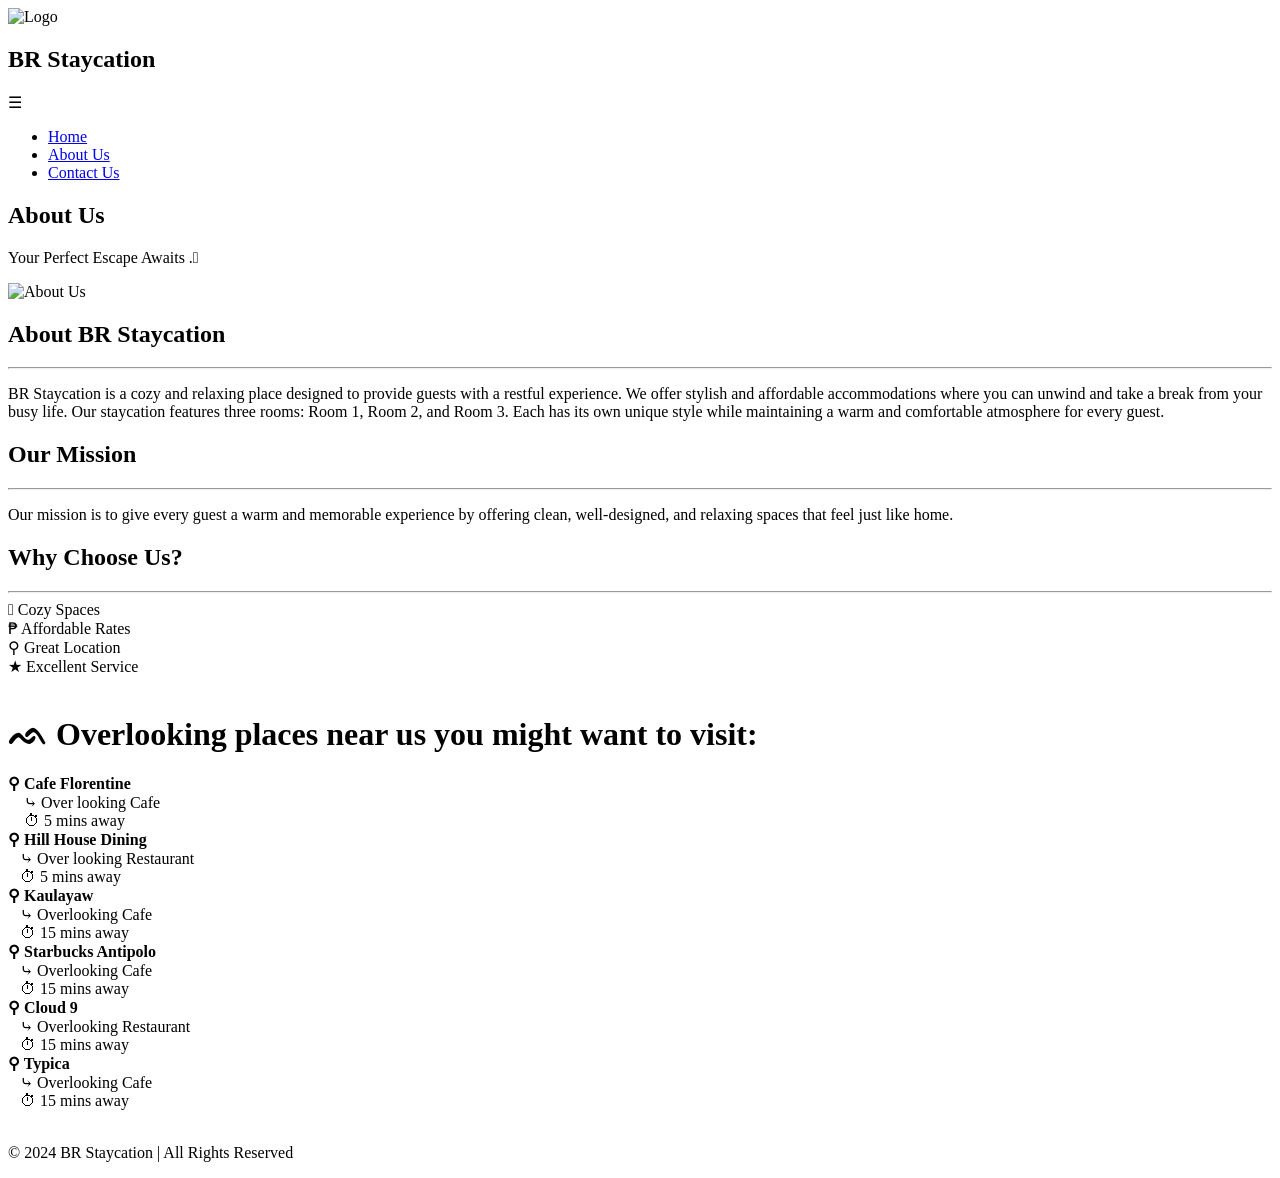
==== about.html @ 38c5707c "Add files via upload" ====
<!DOCTYPE html>
<html lang="en">
<head>
    <meta charset="UTF-8">
    <meta name="viewport" content="width=device-width, initial-scale=1.0">
    <title>About Us | BR Staycation</title>

    <!-- LINK TO CSS -->
    <link rel="stylesheet" href="styles.css">
</head>
<body>


<!-- NAVBAR -->
<header>
    <nav class="navbar">
        <!-- LOGO AND TEXT -->
        <div class="navbar-brand">
            <img src="Logo.png" alt="Logo" class="navbar-logo">
            <h1>BR Staycation</h1>
        </div>
       
        <div class="menu-toggle" onclick="toggleMenu()">☰</div>
        <ul class="nav-links" id="navLinks">
            <li><a href="brstay.html">Home</a></li>
            <li><a href="about.html">About Us</a></li>
            <li><a href="contacts.html">Contact Us</a></li>
        </ul>
    </nav>
</header>

<!-- HERO -->
<section class="hero">
    <div class="hero-content">
        <h2>About Us</h2>
        <p>Your Perfect Escape Awaits .𖠰 </p>

        
    </div>
</section>

    <!-- ===== ABOUT CONTENT - NEW LAYOUT ===== -->
    <section class="about-section">


        <!-- LEFT SIDE: IMAGE -->
        <div class="about-image">
            <img src="BRlogo_aboutUs.jpg" alt="About Us">
           
        </div>


   


        <!-- RIGHT SIDE: TEXT -->
        <div class="about-content">
            <h2>About BR Staycation </h2>
            <hr>
            <p>
                BR Staycation is a cozy and relaxing place designed to provide guests with a restful experience. We offer stylish and affordable accommodations where you can unwind and take a break from your busy life. Our staycation features three rooms: Room 1, Room 2, and Room 3. Each has its own unique style while maintaining a warm and comfortable atmosphere for every guest.
            </p>


            <h2>Our Mission</h2>
            <hr>
            <p>
                Our mission is to give every guest a warm and memorable experience by offering
                clean, well-designed, and relaxing spaces that feel just like home.
            </p>


            <h2>Why Choose Us?</h2>
            <hr>
            <div class="about-features">
                <div>𖠿 Cozy Spaces</div>
                <div>₱ Affordable Rates</div>
                <div>⚲ Great Location</div>
                <div>★ Excellent Service</div>
            </div>
           <br>
        </div>
    </section>


    <!-- ===== PLACES NEAR US ===== -->
    <div class="about-places">
        <h1>ᨒ Overlooking places near us you might want to visit:</h1>


        <div class="about-container">
            <div class="about-box">
            <span><strong>⚲ Cafe Florentine</strong><br></span>
            <span>&nbsp;&nbsp;&nbsp;&nbsp;⤷ Over looking Cafe<br></span>
            <span>&nbsp;&nbsp;&nbsp;&nbsp;⏱ 5 mins away</span>
            </div>


            <div class="about-box">
            <span><strong>⚲ Hill House Dining</strong> <br></span>
            <span>&nbsp;&nbsp;&nbsp;⤷ Over looking Restaurant <br></span>
            <span>&nbsp;&nbsp;&nbsp;⏱ 5 mins away</span>
            </div>


            <div class="about-box">
            <span><strong>⚲ Kaulayaw</strong> <br> </span>
            <span>&nbsp;&nbsp;&nbsp;⤷ Overlooking Cafe <br>
            &nbsp;&nbsp;&nbsp;⏱ 15 mins away</span>
            </div>
        </div>
       
      <div class="about-container">
            <div class="about-box">
            <span><strong>⚲ Starbucks Antipolo</strong> <br></span>
            <span> &nbsp;&nbsp;&nbsp;⤷ Overlooking Cafe <br> </span>
            <span>&nbsp;&nbsp;&nbsp;⏱ 15 mins away</span>
            </div>


            <div class="about-box">
            <span><strong>⚲ Cloud 9</strong> <br></span>
            <span>&nbsp;&nbsp;&nbsp;⤷ Overlooking Restaurant <br>
            &nbsp;&nbsp;&nbsp;⏱ 15 mins away</span>
             </div>


            <div class="about-box">
            <span><strong>⚲ Typica</strong> <br> </span>
            <span>&nbsp;&nbsp;&nbsp;⤷ Overlooking Cafe <br>
            &nbsp;&nbsp;&nbsp;⏱ 15 mins away</span>
            </div>
        </div>
        <br>
    </div>


   <!-- FOOTER -->
<footer>
    <p>© 2024 BR Staycation | All Rights Reserved</p>
</footer>


</body>
</html>
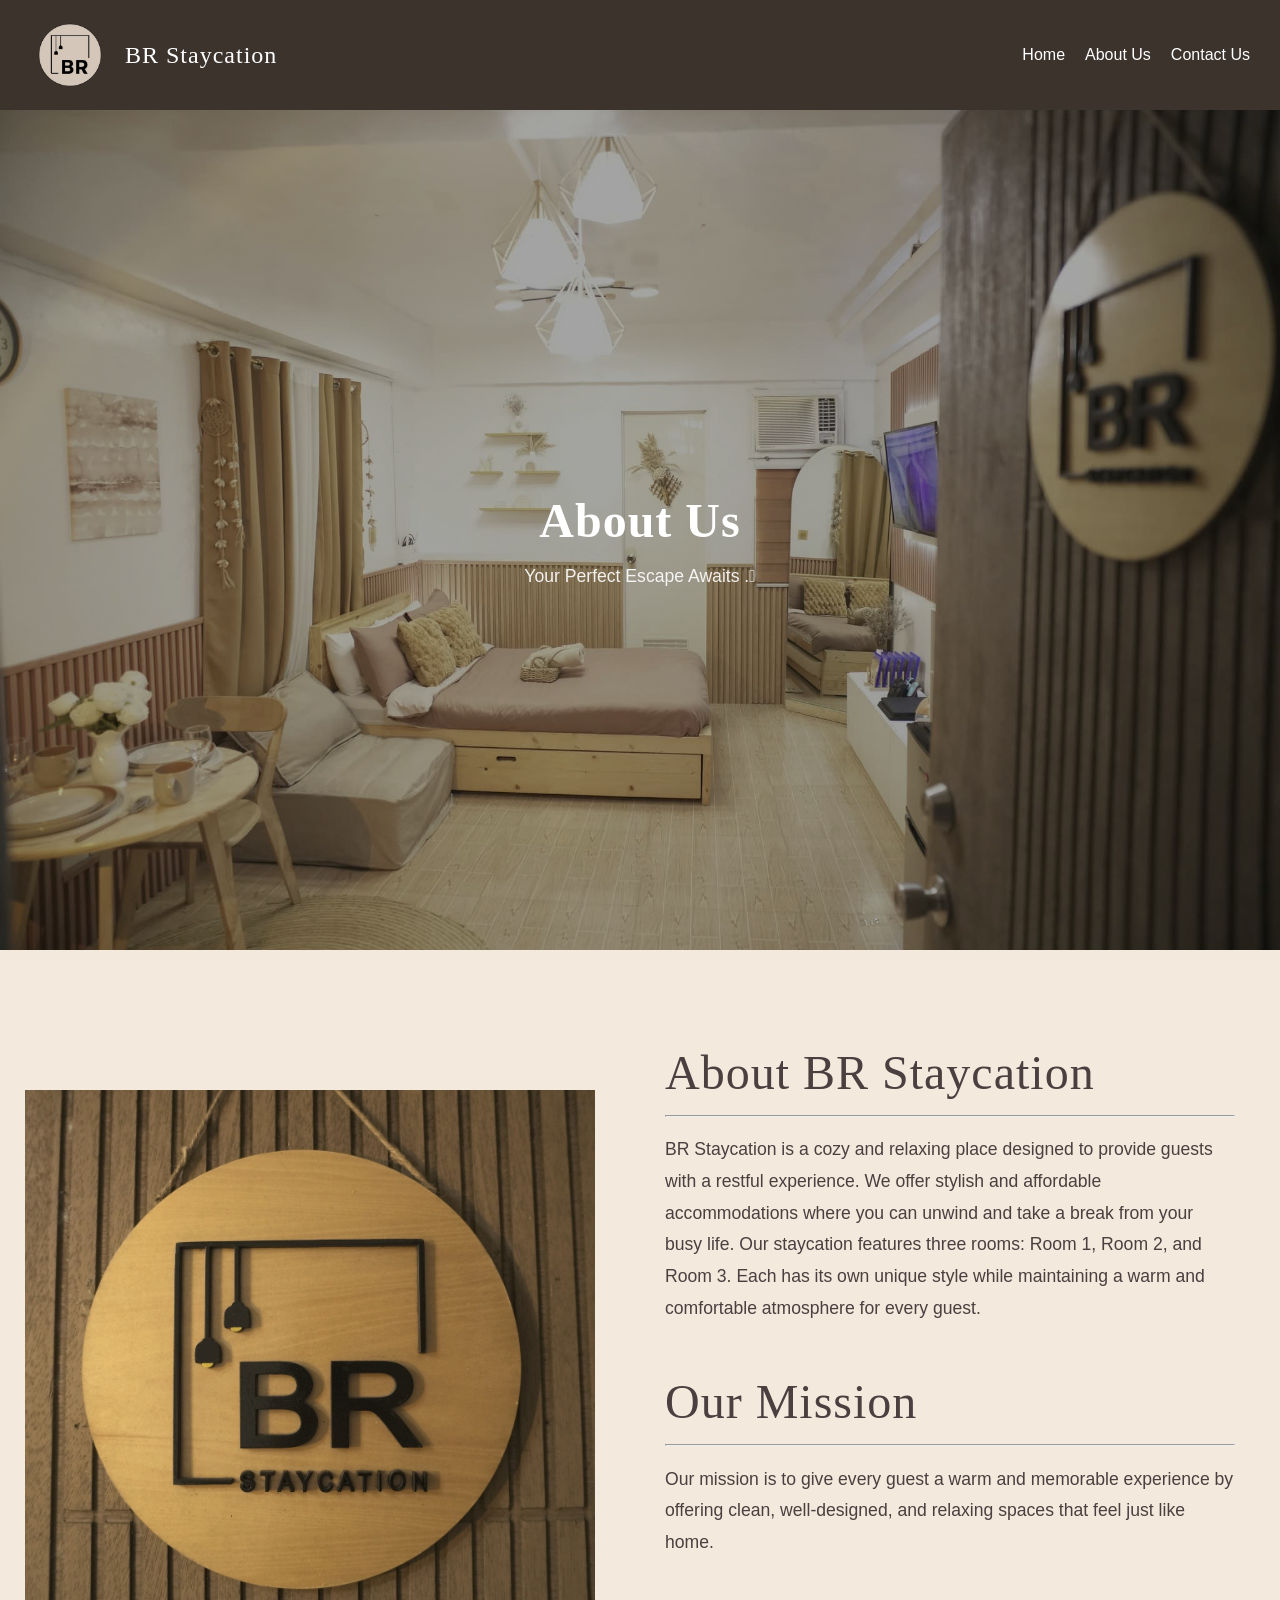
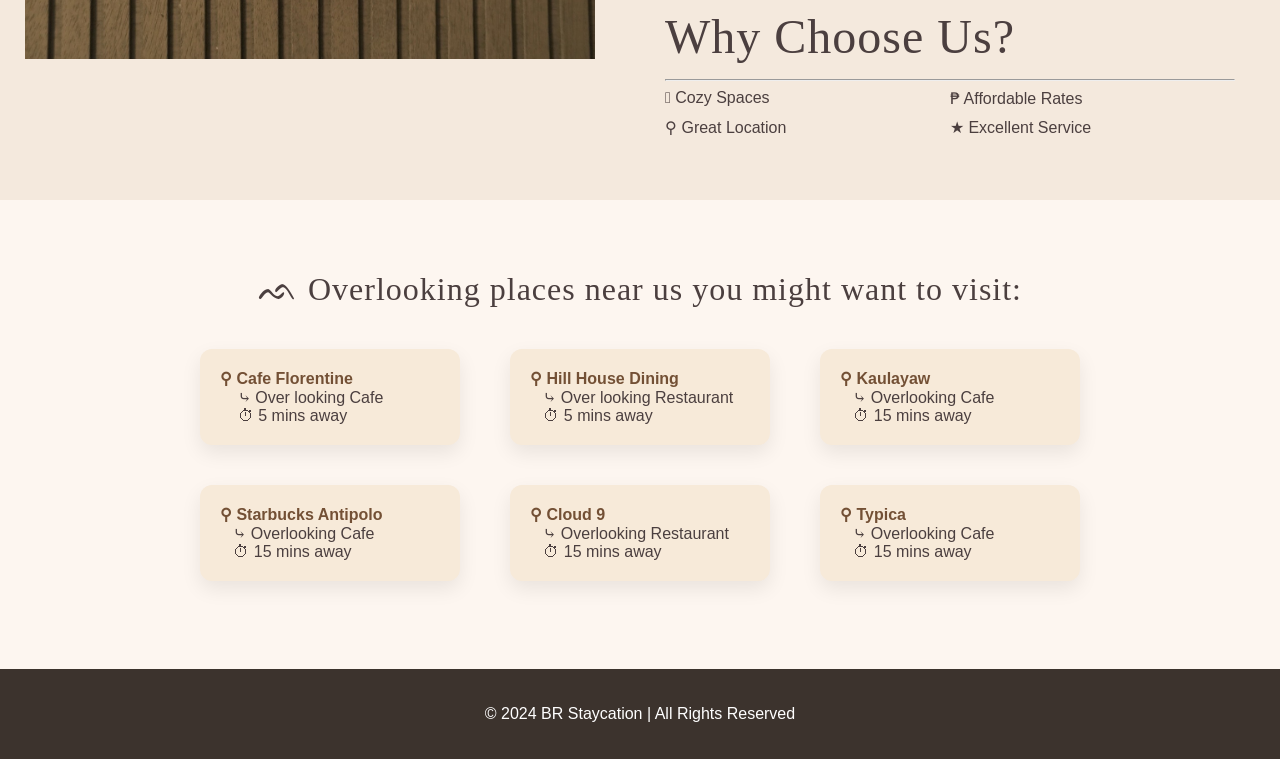
==== commit e024bbe4: "Add files via upload" ====
--- a/about.html
+++ b/about.html
@@ -22,7 +22,7 @@
        
         <div class="menu-toggle" onclick="toggleMenu()">☰</div>
         <ul class="nav-links" id="navLinks">
-            <li><a href="brstay.html">Home</a></li>
+            <li><a href="index.html">Home</a></li>
             <li><a href="about.html">About Us</a></li>
             <li><a href="contacts.html">Contact Us</a></li>
         </ul>
--- a/styles.css
+++ b/styles.css
@@ -0,0 +1,656 @@
+body {
+    margin: 0;
+    font-family: 'Segoe UI', Roboto, Oxygen, Ubuntu, Cantarell, sans-serif;
+    background: #fdf6f0;
+    color: #4b3f3f;
+}
+
+/* Make all Headings use the Fancy Stylish Font */
+h1, h2, h3 {
+    /* This looks like an elegant script/serif font */
+    font-family: 'Garamond', 'Times New Roman', 'Brush Script MT', serif;
+    font-weight: normal;
+    letter-spacing: 1px; /* Makes it look more spaced out and fancy */
+}
+
+
+/* NAVBAR */
+.navbar {
+    display: flex;
+    justify-content: space-between;
+    align-items: center;
+    padding: 15px 30px;
+    background: #3C332D;
+    color: #fff;
+    box-shadow: 0 2px 8px rgba(0,0,0,0.1);
+}
+
+
+/* LOGO STYLES */
+.navbar-logo {
+    height: 80px; /* Adjust size here */
+    width: auto;
+    margin-right: 15px; /* Space between logo and text */
+}
+
+.navbar-brand {
+    display: flex;
+    align-items: center;
+}
+
+.nav-links {
+    display: flex;
+    gap: 20px;
+    list-style: none;
+}
+
+.nav-links a {
+    color: #fff;
+    text-decoration: none;
+    transition: 0.3s;
+    font-weight: 400;
+}
+
+.nav-links a:hover {
+    color: #ffd6a5;
+}
+
+.menu-toggle {
+    display: none;
+    font-size: 24px;
+    cursor: pointer;
+}
+
+/* HERO */
+.hero {
+    height: 80vh;
+    background: linear-gradient(rgba(0,0,0,0.3), rgba(0,0,0,0.3)),
+                url(brstaycation2.jpg) center/cover no-repeat;
+    display: flex;
+    justify-content: center;
+    align-items: center;
+    color: #fff;
+    text-align: center;
+}
+
+.hero h2 {
+    font-size: 3rem;
+    margin-bottom: 10px;
+    font-weight: 700;
+    letter-spacing: 1px;
+}
+
+.hero p {
+    opacity: 0.9;
+    margin-bottom: 20px;
+    font-weight: 300;
+    font-size: 1.1rem;
+}
+
+/* SECTIONS */
+section {
+    padding: 60px 30px;
+}
+
+h2 {
+    text-align: center;
+    margin-bottom: 40px;
+    font-size: 2.2rem;
+}
+
+/* CARDS */
+.card-container {
+    display: grid;
+    grid-template-columns: repeat(auto-fit, minmax(250px, 1fr));
+    gap: 25px;
+}
+
+.card {
+    position: relative;
+    border-radius: 15px;
+    overflow: hidden;
+    box-shadow: 0 6px 15px rgba(0,0,0,0.08);
+    transition: 0.3s;
+	background:#000;
+	width:250;
+	height:500;
+}
+
+.card:hover {
+    transform: translateY(-5px);
+}
+
+.card img {
+    width: 100%;
+    height: 350px;
+    display: block;
+    object-fit: cover;
+}
+
+/* Hide Unit 1, Unit 2 text */
+.card h3 {
+    display: none;
+}
+
+/* Style ONLY the View More link */
+.card .card-link {
+    text-align: center;
+    transform: translateX(-50%);
+    padding: 10px 20px;
+    border-radius: 8px;
+    border: none;
+    cursor: pointer;
+    text-decoration: none;
+    background: #d4a373;
+    color: white;
+    transition: 0.3s;
+    font-weight: 500;
+    box-shadow: 0 4px 10px rgba(0,0,0,0.2);
+    font-family: Segoe UI;
+}
+
+.card .card-link:hover {
+    background: #b08968;
+}
+
+/* -------------------------- */
+/* STYLES FOR UNIT DETAILS PAGE */
+/* -------------------------- */
+
+.details-container {
+    width: 90%;
+    max-width: 700px;
+    margin: 40px auto;
+    text-align: center;
+}
+
+.details-container h1 {
+    font-size: 2.5rem;
+    margin-bottom: 30px;
+    color: #4b3f3f;
+}
+
+.features {
+    display: flex;
+    justify-content: center;
+    gap: 20px;
+    flex-wrap: wrap;
+    margin-bottom: 30px;
+}
+
+.feature-box {
+    background: #faedcd;
+    padding: 15px 25px;
+    border-radius: 12px;
+    font-size: 1rem;
+    color: #4b3f3f;
+}
+
+.description {
+    font-size: 1.1rem;
+    line-height: 1.8;
+    margin-bottom: 40px;
+    color: #4b3f3f;
+}
+
+/* --- FIXED BUTTONS FOR UNIT PAGE --- */
+.action-buttons {
+    display: flex;
+    justify-content: center;
+    gap: 20px;
+    flex-wrap: wrap;
+}
+
+.btn {
+    padding: 12px 30px;
+    border-radius: 8px;
+    border: none;
+    cursor: pointer;
+    text-decoration: none;
+    font-size: 16px;
+    font-weight: 500;
+    transition: 0.3s ease;
+    display: inline-block;
+}
+
+.btn-primary {
+    background: #d4a373;
+    color: white;
+}
+
+.btn-primary:hover {
+    background: #b08968;
+    transform: translateY(-2px);
+}
+
+.btn-secondary {
+    background: #8b5e3c;
+    color: white;
+}
+
+.btn-secondary:hover {
+    background: #6d4a2f;
+    transform: translateY(-2px);
+}
+
+/* featured staycation */
+
+/* adding border line white setting location*/
+.caption{
+	position:absolute;
+	top: 20px;
+	left:20px;
+	right:20px;
+	bottom:20px;
+
+}
+
+/* adding border to top and button */
+.caption:before{
+	content:'';
+	position: absolute;
+	top:0;
+	left:0;
+	width:100%;
+	height:100%;
+	border-top:1px solid #fff;
+	border-bottom:1px solid #fff;
+	box-sizing: border-box;
+	transition:.5s;
+	transform: scale(0,1);
+}
+
+/* adding border to left and right */
+.caption:after{
+	content:'';
+	position: absolute;
+	top:0;
+	left:0;
+	width:100%;
+	height:100%;
+	border-left:1px solid #fff;
+	border-right:1px solid #fff;
+	box-sizing: border-box;
+	transition:.5s;
+	transform: scale(1,0);
+}
+
+/* displaying border once hover */
+.box:hover .caption:before, .box:hover .caption:after
+{
+	transform: scale(1,1);
+}	
+
+.box:hover img{
+	opacity:0.7;
+}
+
+/* hide text and view more*/
+#about{
+    position: absolute;
+    z-index: 10; /* ABOVE the image */
+	top: 50%;
+    left:30%;
+	transform:translateY(-50%);
+	transition:.5s;
+	text-align:center;
+	opacity:0;
+}
+
+#about h1{
+    color: white;
+    font-family: Segoe UI;
+}
+
+/* display text and view mote */
+.box:hover #about{
+	opacity:1;
+}
+
+/* INFO SECTION */
+.info-container {
+    display: flex;
+    gap: 20px;
+    justify-content: center;
+    flex-wrap: wrap;
+
+}
+
+.info-box {
+    padding: 25px;
+    background: #faedcd;
+    border-radius: 12px;
+    box-shadow: 0 4px 10px rgba(0,0,0,0.05);
+    text-align: center;
+}
+
+/* FOOTER */
+footer {
+    text-align: center;
+    padding: 20px;
+    background: #3C332D;
+    color: white;
+    font-weight: 300;
+}
+
+/* -------------------------- */
+/* CONTACT PAGE STYLES        */
+/* -------------------------- */
+
+.contact-container {
+    width: 90%;
+    max-width: 550px;
+    margin: 40px auto;
+    background: linear-gradient(rgba(255, 250, 243, 0.92), rgba(245, 221, 188, 0.92)), 
+                url('room3table.jpg') center/cover no-repeat;
+    padding: 40px;
+    border-radius: 15px;
+    box-shadow: 0 6px 15px rgba(0,0,0,0.08);
+    text-align: center;
+}
+
+.contact-container h1 {
+    font-size: 2.2rem;
+    color: #4b3f3f;
+    margin-bottom: 30px;
+    letter-spacing: 1px;
+}
+
+.contact-details {
+    text-align: left;
+    margin-bottom: 35px;
+}
+
+.detail-item {
+    display: flex;
+    align-items: flex-start;
+    margin-bottom: 22px;
+    padding-bottom: 15px;
+    border-bottom: 1px solid #f0e6dc;
+}
+
+.detail-item:last-child {
+    border-bottom: none;
+}
+
+.detail-item .icon {
+    font-size: 24px;
+    margin-right: 18px;
+    margin-top: 5px;
+    color: #8b5e3c;
+    min-width: 30px;
+}
+
+.detail-item .text h3 {
+    font-size: 1.2rem;
+    color: #4b3f3f;
+    margin-bottom: 6px;
+}
+
+.detail-item .text p,
+.detail-item .text a {
+    font-size: 16px;
+    color: #4b3f3f;
+    line-height: 1.6;
+    text-decoration: none;
+    font-weight: 400;
+}
+
+.detail-item .text a {
+    color: #8b5e3c;
+    font-weight: 500;
+}
+
+.detail-item .text a:hover {
+    color: #d4a373;
+    text-decoration: underline;
+}
+
+.back-btn {
+    display: inline-block;
+    background: #d4a373;
+    color: white;
+    padding: 12px 24px;
+    border-radius: 8px;
+    text-decoration: none;
+    font-size: 16px;
+    font-weight: 500;
+    transition: 0.3s ease;
+}
+
+.back-btn:hover {
+    background: #b08968;
+    transform: translateY(-2px);
+}
+
+
+
+/* -------------------------- */
+/* ABOUT US SECTION - FIXED   */
+/* -------------------------- */
+
+
+.about-section {
+    display: flex;
+    align-items: center;
+    gap: 0px;
+    padding: 0;
+    width: 100%;
+    background-color: #f4e9dd;
+}
+
+
+.about-image {
+    padding: 25px; /* inadjust ko image gamit padding*/
+    flex: 1;
+    overflow: hidden;
+}
+
+
+.about-image img {
+    width: 100%;
+    display: block;
+    object-fit: cover;
+}
+
+
+.about-content {
+    flex: 1;
+    padding: 45px;
+    text-align: left;
+}
+
+
+.about-content h2 {
+    text-align: left;
+    font-size: 3rem;
+    margin-bottom: 15px;
+    position: relative;
+    padding-top: 10px;
+    color: #4b3f3f;
+}
+
+
+.about-content p {
+    font-size: 1.1rem;
+    line-height: 1.8;
+    margin-bottom: 25px;
+    color: #4b3f3f;
+}
+
+
+.about p {
+    font-size: 1.1rem;
+    line-height: 2;
+}
+
+
+
+
+.about-features {
+    display: grid;
+    grid-template-columns: 1fr 1fr;
+    gap: 10px 0px;
+    font-size: 1rem;
+    color: #4b3f3f;
+}
+
+
+.about-container {
+    padding: auto;
+    display: flex;
+    gap: 10px;
+    justify-content: center;
+}
+ 
+
+
+.about-box {
+    margin: 20px;
+    padding: 20px;
+    width: 240px;
+    background: #f7ead9;
+    border-radius: 12px;
+    box-shadow: 0 8px 20px rgba(0, 0, 0, 0.08);
+    text-align: left;
+    box-sizing: border-box;
+    flex: 1 1 200px; /* responsive */
+    max-width: 260px;
+   
+}
+
+
+.about-places {
+    padding: 50px;
+    background-color: #fdf6f0;
+}
+
+
+.about-places h1{
+    text-align: center;
+}
+
+
+.about-places strong {
+    color:#735035;
+}
+
+
+/* -------------------------- */
+/* IMAGE SLIDER STYLES        */
+/* -------------------------- */
+
+.slider-container {
+    position: relative;
+    max-width: 40%;
+    margin: 20px auto;
+    overflow: hidden;
+    border-radius: 15px;
+}
+
+.slides-wrapper {
+    display: flex;
+    width: 100%;
+    transition: transform 0.6s ease;
+}
+
+.slide {
+    min-width: 100%;
+}
+
+.slide img {
+    width: 100%;
+    height: 500px;
+    object-fit: cover;
+    display: block;
+    border-radius: 15px;
+}
+
+.arrow {
+    position: absolute;
+    top: 50%;
+    transform: translateY(-50%);
+    background-color: rgba(0, 0, 0, 0.5);
+    color: white;
+    border: none;
+    font-size: 24px;
+    padding: 10px 15px;
+    cursor: pointer;
+    z-index: 10;
+    border-radius: 50%;
+}
+
+.arrow:hover {
+    background-color: rgba(0, 0, 0, 0.8);
+}
+
+.prev {
+    left: 10px;
+}
+
+.next {
+    right: 10px;
+}
+
+.dots-container {
+    text-align: center;
+    margin-top: 10px;
+}
+
+.dot {
+    height: 12px;
+    width: 12px;
+    margin: 0 5px;
+    background-color: #bbb;
+    border-radius: 50%;
+    display: inline-block;
+    cursor: pointer;
+}
+
+.dot.active {
+    background-color: #717171;
+}
+
+/* MOBILE */
+@media (max-width: 768px) {
+    .menu-toggle {
+        display: block;
+    }
+
+    .nav-links {
+        display: none;
+        flex-direction: column;
+        background: #8b5e3c;
+        position: absolute;
+        top: 60px;
+        right: 0;
+        width: 200px;
+        padding: 10px;
+    }
+
+    .nav-links.active {
+        display: flex;
+    }
+
+    .contact-container {
+        padding: 30px 20px;
+        margin-top: 30px;
+    }
+    
+    .contact-container h1 {
+        font-size: 1.8rem;
+    }
+
+    .hero h2 {
+        font-size: 2.2rem;
+    }
+
+    .card img {
+        height: 280px;
+    }
+
+    /* About Us Mobile */
+    .about-section {
+        flex-direction: column;
+    }
+}
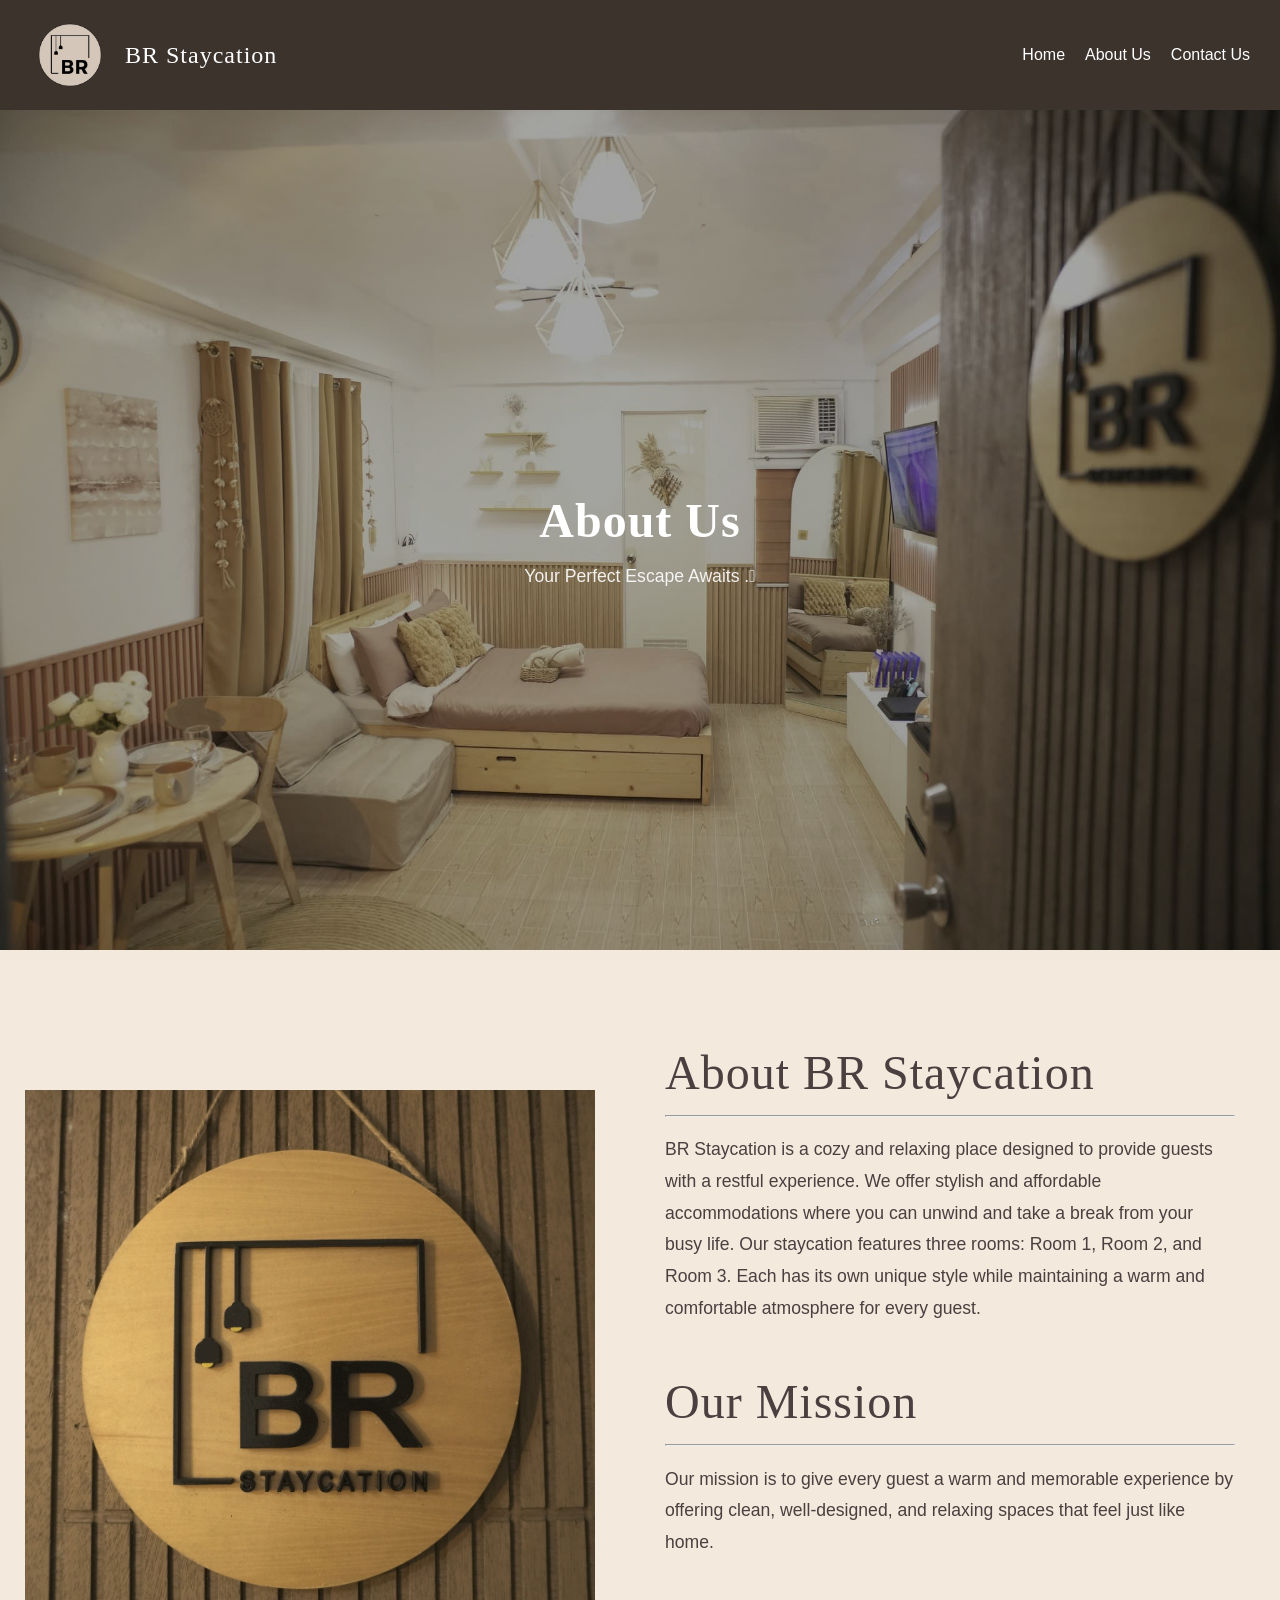
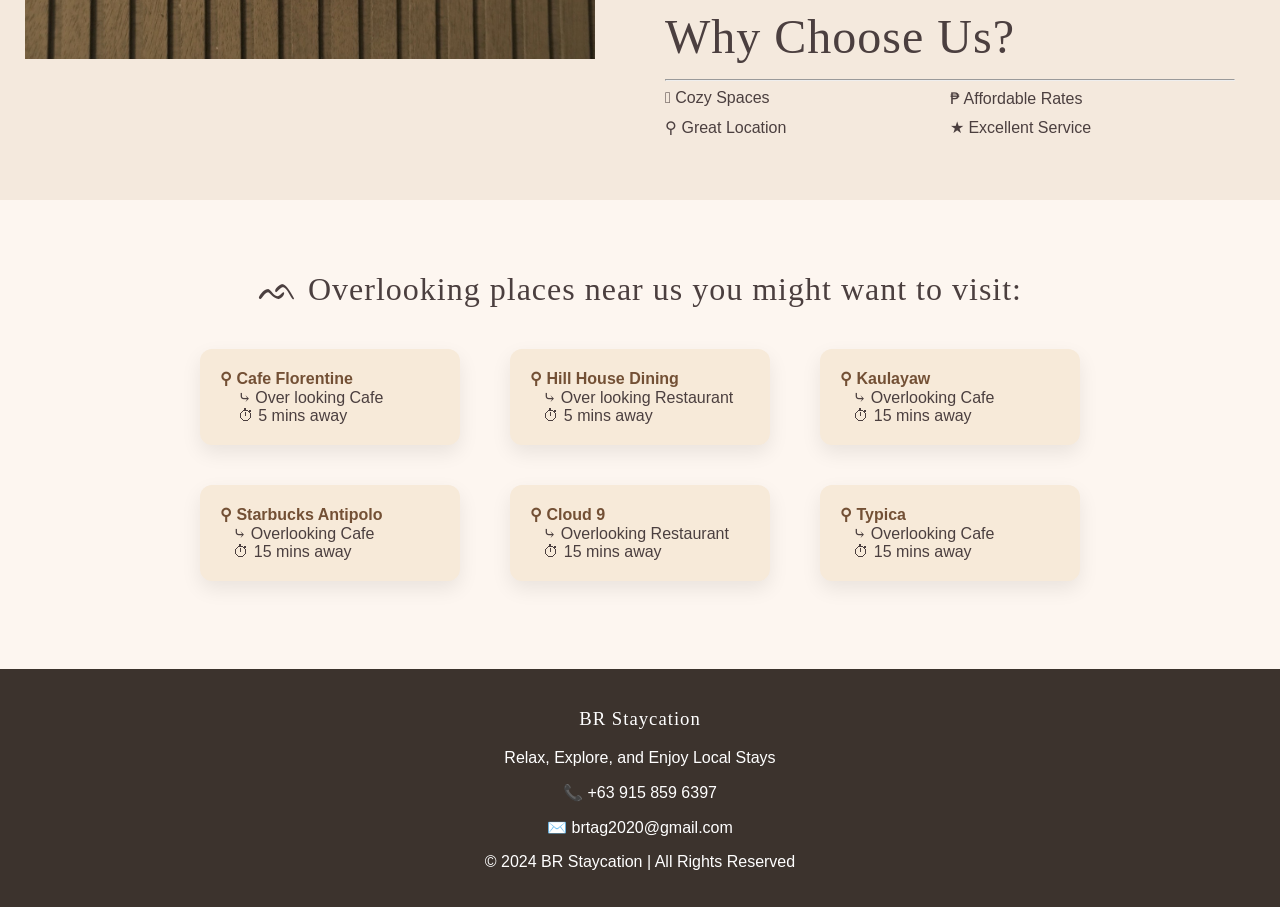
==== commit 53771f6f: "Enhance about.html with footer and contact details Added footer content with contact information and" ====
--- a/about.html
+++ b/about.html
@@ -4,6 +4,7 @@
     <meta charset="UTF-8">
     <meta name="viewport" content="width=device-width, initial-scale=1.0">
     <title>About Us | BR Staycation</title>
+    <link rel="icon" type="image/x-icon" href="Logo.png">
 
     <!-- LINK TO CSS -->
     <link rel="stylesheet" href="styles.css">
@@ -135,9 +136,18 @@
     </div>
 
 
-   <!-- FOOTER -->
-<footer>
-    <p>© 2024 BR Staycation | All Rights Reserved</p>
+   <footer>
+    <div class="footer-content">
+        <h3>BR Staycation</h3>
+        <p>Relax, Explore, and Enjoy Local Stays</p>
+        
+        <div class="footer-contact">
+            <p>📞 +63 915 859 6397</p>
+            <p>✉️ brtag2020@gmail.com</p>
+        </div>
+    </div>
+
+    <p class="copyright">© 2024 BR Staycation | All Rights Reserved</p>
 </footer>
 
 
--- a/styles.css
+++ b/styles.css
@@ -542,7 +542,8 @@
 
 .slider-container {
     position: relative;
-    max-width: 40%;
+    width: 90%; /* Make it wide */
+    max-width: 600px; /* Keep it neat */
     margin: 20px auto;
     overflow: hidden;
     border-radius: 15px;
@@ -560,8 +561,8 @@
 
 .slide img {
     width: 100%;
-    height: 500px;
-    object-fit: cover;
+    height: 400px; /* Fixed height so it doesn't change */
+    object-fit: cover; /* This makes it look good without stretching */
     display: block;
     border-radius: 15px;
 }
@@ -653,4 +654,4 @@
     .about-section {
         flex-direction: column;
     }
-}+}
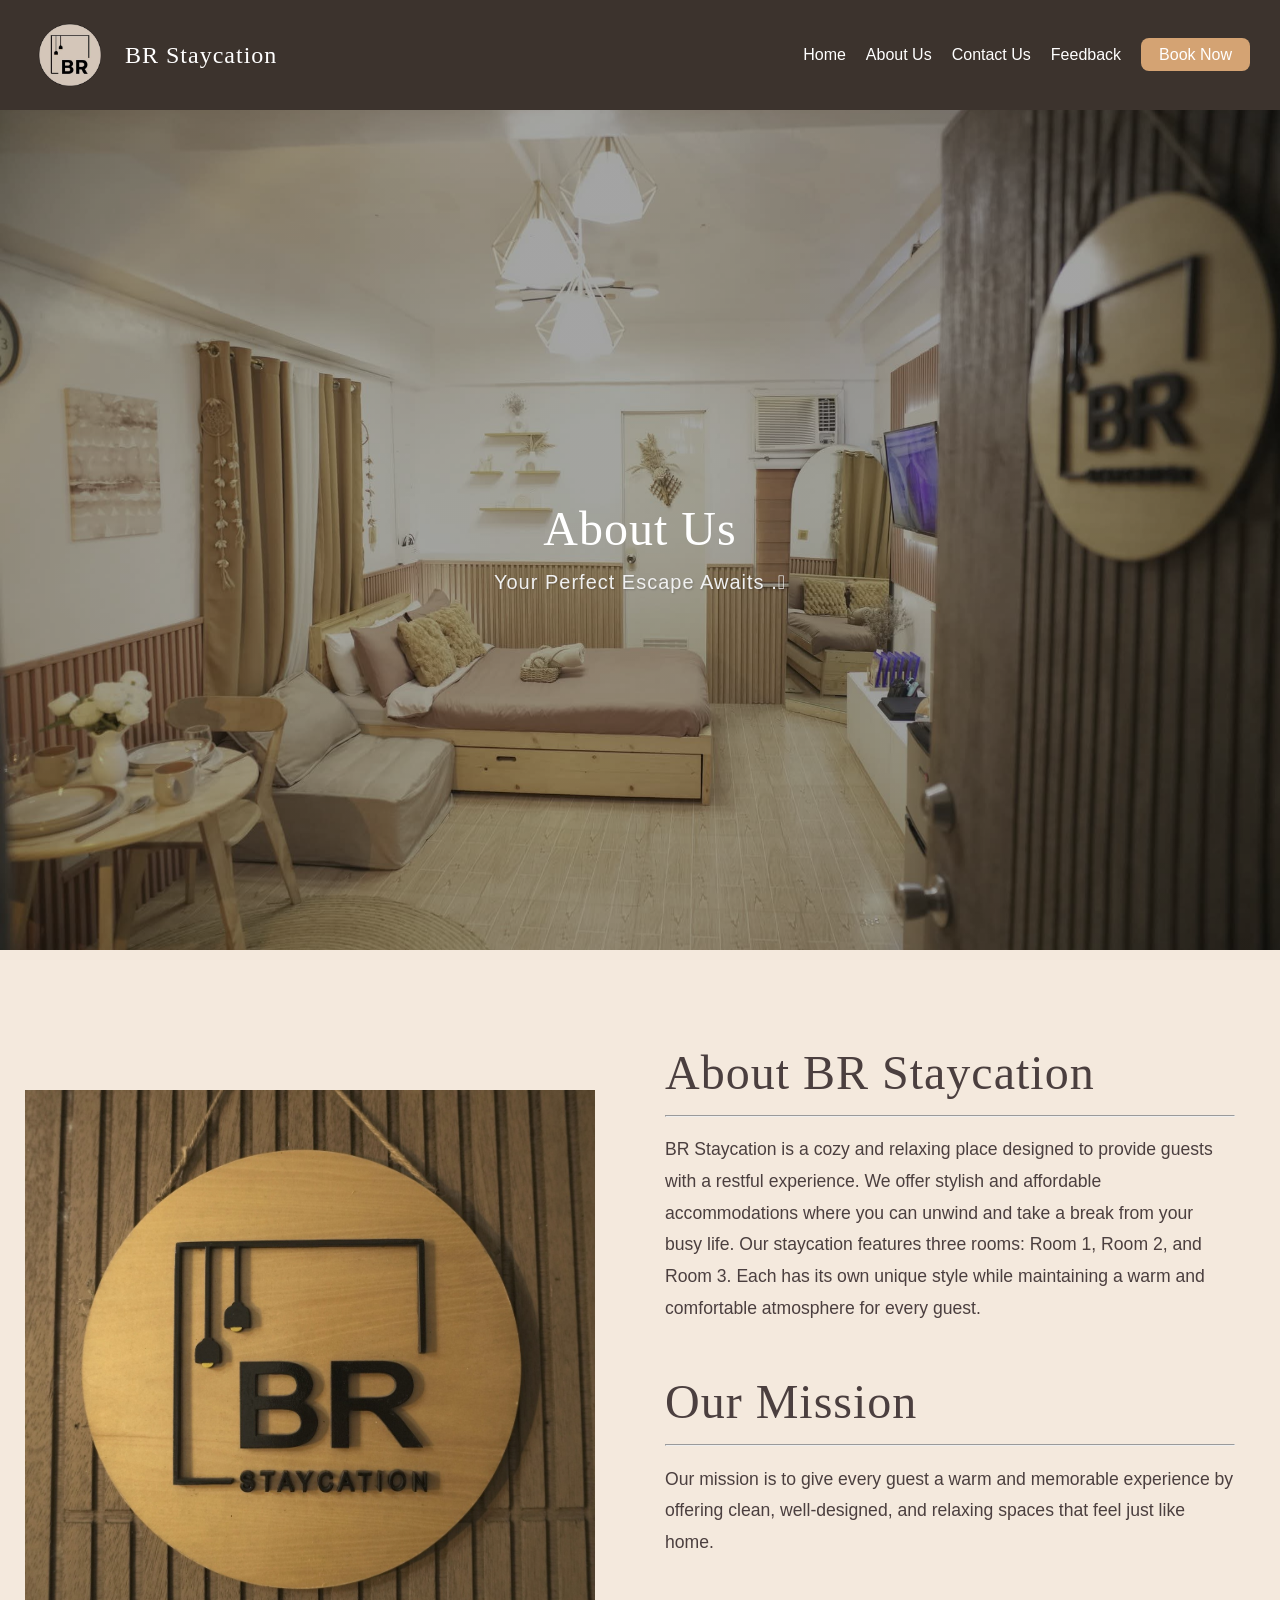
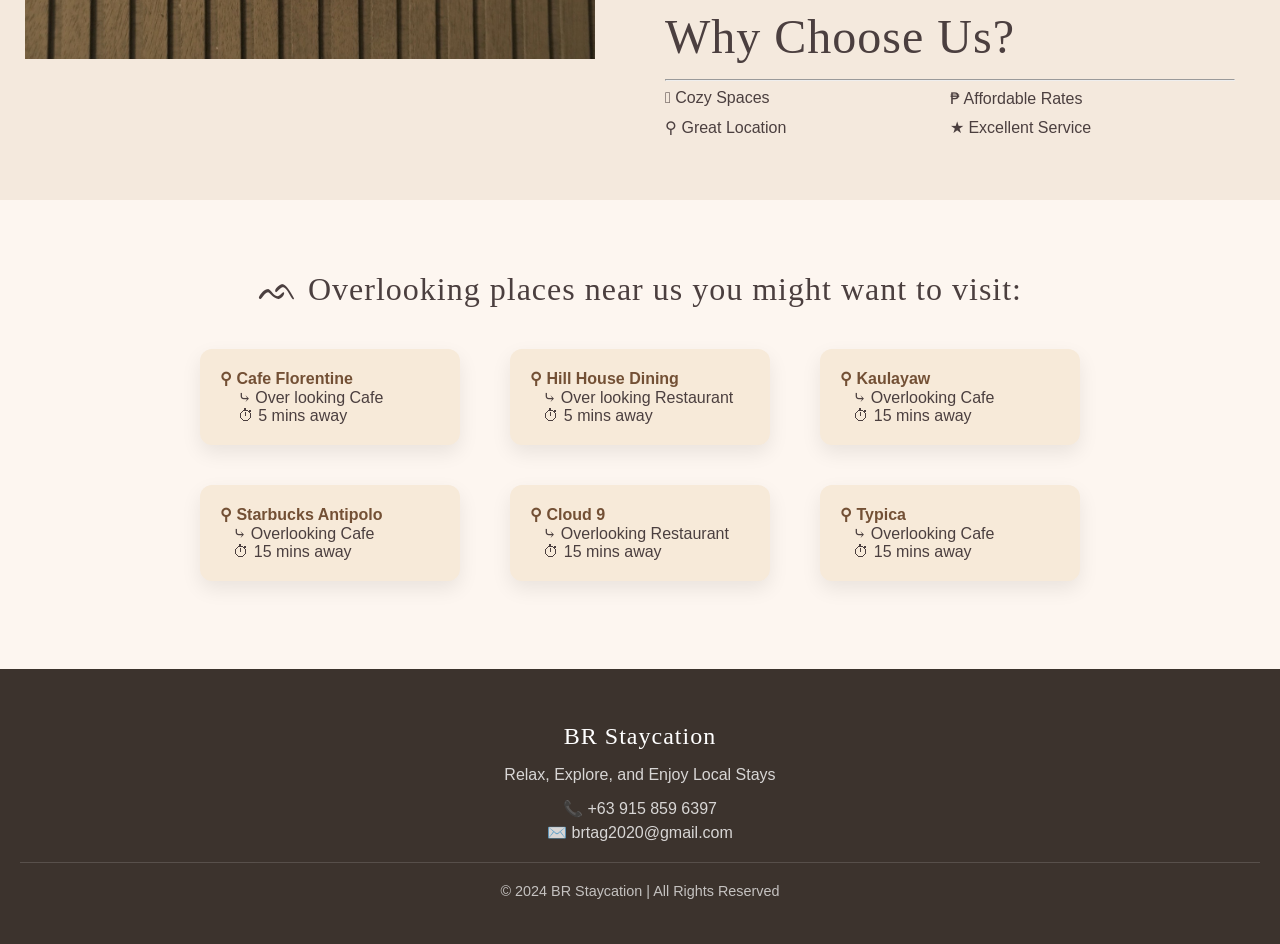
==== commit 99ee2fc2: "Update about.html with new navbar items Added a feedback button and updated the navbar." ====
--- a/about.html
+++ b/about.html
@@ -26,6 +26,8 @@
             <li><a href="index.html">Home</a></li>
             <li><a href="about.html">About Us</a></li>
             <li><a href="contacts.html">Contact Us</a></li>
+            <li><a href="feedback.html">Feedback</a></li>
+            <li><a href="booking.html" class="book-btn">Book Now</a></li> <!-- NEW BUTTON -->
         </ul>
     </nav>
 </header>
@@ -49,10 +51,6 @@
             <img src="BRlogo_aboutUs.jpg" alt="About Us">
            
         </div>
-
-
-   
-
 
         <!-- RIGHT SIDE: TEXT -->
         <div class="about-content">
@@ -82,7 +80,6 @@
            <br>
         </div>
     </section>
-
 
     <!-- ===== PLACES NEAR US ===== -->
     <div class="about-places">
@@ -135,6 +132,7 @@
         <br>
     </div>
 
+    <script src="script.js"></script>
 
    <footer>
     <div class="footer-content">
--- a/styles.css
+++ b/styles.css
@@ -10,7 +10,7 @@
     /* This looks like an elegant script/serif font */
     font-family: 'Garamond', 'Times New Roman', 'Brush Script MT', serif;
     font-weight: normal;
-    letter-spacing: 1px; /* Makes it look more spaced out and fancy */
+    letter-spacing: 1px; /* Makes it look more spaced out and fancy */   
 }
 
 
@@ -76,15 +76,18 @@
 .hero h2 {
     font-size: 3rem;
     margin-bottom: 10px;
-    font-weight: 700;
+    font-weight: 400;
     letter-spacing: 1px;
 }
 
 .hero p {
-    opacity: 0.9;
-    margin-bottom: 20px;
-    font-weight: 300;
-    font-size: 1.1rem;
+    font-size: 20px;
+    color: #f0f0f0;
+    max-width: 600px;
+    margin: 0 auto;
+    line-height: 1.6;
+    letter-spacing: 1px;
+    text-shadow: 1px 1px 2px rgba(0, 0, 0, 0.2);
 }
 
 /* SECTIONS */
@@ -109,7 +112,7 @@
     position: relative;
     border-radius: 15px;
     overflow: hidden;
-    box-shadow: 0 6px 15px rgba(0,0,0,0.08);
+    box-shadow: 0 6px 15px rgba(0, 0, 0, 0.589);
     transition: 0.3s;
 	background:#000;
 	width:250;
@@ -323,14 +326,49 @@
     box-shadow: 0 4px 10px rgba(0,0,0,0.05);
     text-align: center;
 }
-
 /* FOOTER */
 footer {
-    text-align: center;
-    padding: 20px;
     background: #3C332D;
     color: white;
-    font-weight: 300;
+    padding: 30px 20px;
+    text-align: center;
+}
+
+.footer-content h3 {
+    font-size: 1.5rem;
+    margin-bottom: 10px;
+}
+
+.footer-content p {
+    opacity: 0.8;
+    margin-bottom: 15px;
+}
+
+.footer-links {
+    margin: 20px 0;
+}
+
+.footer-links a {
+    color: white;
+    text-decoration: none;
+    margin: 0 10px;
+    transition: 0.3s;
+}
+
+.footer-links a:hover {
+    color: #ffd6a5;
+}
+
+.footer-contact p {
+    margin: 5px 0;
+}
+
+.copyright {
+    margin-top: 20px;
+    padding-top: 20px;
+    border-top: 1px solid rgba(255,255,255,0.2);
+    opacity: 0.7;
+    font-size: 0.9rem;
 }
 
 /* -------------------------- */
@@ -341,11 +379,11 @@
     width: 90%;
     max-width: 550px;
     margin: 40px auto;
-    background: linear-gradient(rgba(255, 250, 243, 0.92), rgba(245, 221, 188, 0.92)), 
+    background: linear-gradient(rgba(255, 250, 243, 0.604), rgba(245, 221, 188, 0.92)), 
                 url('room3table.jpg') center/cover no-repeat;
-    padding: 40px;
+    padding: 100px;
     border-radius: 15px;
-    box-shadow: 0 6px 15px rgba(0,0,0,0.08);
+    box-shadow: 0 6px 15px rgba(0, 0, 0, 0.641);
     text-align: center;
 }
 
@@ -426,7 +464,7 @@
 
 
 /* -------------------------- */
-/* ABOUT US SECTION - FIXED   */
+/*   SECTION - FIXED   */
 /* -------------------------- */
 
 
@@ -483,8 +521,6 @@
     font-size: 1.1rem;
     line-height: 2;
 }
-
-
 
 
 .about-features {
@@ -542,8 +578,8 @@
 
 .slider-container {
     position: relative;
-    width: 90%; /* Make it wide */
-    max-width: 600px; /* Keep it neat */
+    width: 100%;
+    max-width: 1200px; /* Bigger max width */
     margin: 20px auto;
     overflow: hidden;
     border-radius: 15px;
@@ -561,10 +597,10 @@
 
 .slide img {
     width: 100%;
-    height: 400px; /* Fixed height so it doesn't change */
-    object-fit: cover; /* This makes it look good without stretching */
+    height: 600px; /* Bigger fixed height */
+    object-fit: cover;
     display: block;
-    border-radius: 15px;
+    border-radius: 90px;
 }
 
 .arrow {
@@ -599,8 +635,8 @@
 }
 
 .dot {
-    height: 12px;
-    width: 12px;
+    height: 30px;
+
     margin: 0 5px;
     background-color: #bbb;
     border-radius: 50%;
@@ -612,46 +648,478 @@
     background-color: #717171;
 }
 
-/* MOBILE */
-@media (max-width: 768px) {
-    .menu-toggle {
-        display: block;
-    }
-
-    .nav-links {
-        display: none;
-        flex-direction: column;
-        background: #8b5e3c;
-        position: absolute;
-        top: 60px;
-        right: 0;
-        width: 200px;
-        padding: 10px;
-    }
-
-    .nav-links.active {
-        display: flex;
-    }
-
-    .contact-container {
-        padding: 30px 20px;
-        margin-top: 30px;
-    }
+/* ===================================
+   BOOKING PAGE STYLES
+   =================================== */
+
+.booking-page {
+    --airbnb-red: #735035; 
+}
+
+.booking-page .container { 
+    max-width: 900px; 
+    margin: auto;
+    font-family: -apple-system, BlinkMacSystemFont, "Segoe UI", Roboto, sans-serif; 
+    background: #f7f7f7; 
+    padding: 20px; 
+    line-height: 1.5; 
+}
+
+/* Room Cards */
+.booking-page .rooms-grid { 
+    display: grid; 
+    grid-template-columns: repeat(auto-fit, minmax(280px, 1fr)); 
+    gap: 20px; 
+    margin-bottom: 40px; 
+}
+
+.booking-page .room-card { 
+    background: white; 
+    padding: 25px; 
+    box-shadow: 0 6px 20px rgba(0, 0, 0, 0.741);
+    border-radius: 16px; 
+    border: 1px solid #ddd; 
+    font-size: 1.05rem;
+}
+
+.booking-page .room-card h3 { 
+    color: #333; 
+    margin-top: 0; 
+    margin-bottom: 15px;
+    font-size: 1.3rem;
+}
+
+.booking-page .room-card p { 
+    font-size: 1.05rem; 
+    margin: 8px 0; 
+    color: #555; 
+    line-height: 1.6;
+}
+
+/* Booking Widget */
+.booking-page .booking-widget { 
+    background: white; 
+    padding: 35px; 
+    background: linear-gradient(rgba(255, 250, 243, 0.751), rgba(245, 221, 188, 0.577)), 
+                url('room2.jpg') center/cover no-repeat;
+    border-radius: 12px; 
+    box-shadow: 0 6px 20px rgba(0, 0, 0, 0.741); 
+    max-width: 600px; 
+    margin: 0 auto; 
+}
+
+.booking-page .booking-widget h2 { 
+    margin-top: 0; 
+    margin-bottom: 25px;
+    font-size: 1.6rem; 
+    text-align: center;
+}
+
+.booking-page .date-row { 
+    display: grid; 
+    grid-template-columns: 1fr 1fr; 
+    gap: 15px; 
+    margin-bottom: 18px; 
+}
+
+.booking-page .input-group { 
+    display: flex; 
+    flex-direction: column; 
+    margin-bottom: 18px;
+}
+
+.booking-page .input-group label { 
+    font-size: 0.85rem; 
+    font-weight: bold; 
+    text-transform: uppercase; 
+    color: #717171; 
+    margin-bottom: 6px; 
+}
+
+.booking-page input, 
+.booking-page select { 
+    padding: 15px; 
+    border: 1px solid #b0b0b0; 
+    border-radius: 8px; 
+    font-size: 1.1rem; 
+    width: 100%;
+    box-sizing: border-box;
+}
+
+.booking-page .check-btn { 
+    background: var(--airbnb-red); 
+    color: white; 
+    border: none; 
+    padding: 18px; 
+    border-radius: 8px; 
+    font-weight: 600; 
+    width: 100%; 
+    margin-top: 10px;
+    cursor: pointer; 
+    font-size: 1.15rem; 
+}
+
+.booking-page .check-btn:hover { 
+    background: #5c3f2a; 
+}
+
+.booking-page h1 {
+    text-align: center !important;
+    width: 100% !important;
+    display: block !important;
+}
+
+/* --- BOOK NOW BUTTON IN NAVBAR --- */
+.nav-links .book-btn {
+    background: #d4a373;
+    color: white !important;
+    padding: 8px 18px;
+    border-radius: 8px;
+    transition: 0.3s;
+}
+
+.nav-links .book-btn:hover {
+    background: #b08968;
+    transform: translateY(-2px);
+}
+
+/* ===================================
+   BOOKING PAGE BACKGROUND
+   =================================== */
+
+body.booking-page {
+    background-image: url('brstaycation1.jpg'); /* CHANGE IMAGE HERE */
+    background-size: cover;
+    background-position: center;
+    background-attachment: fixed;
+    position: relative;
+}
+
+body.booking-page::before {
+    content: '';
+    position: fixed;
+    top: 0;
+    left: 0;
+    width: 100%;
+    height: 100%;
+    background: rgba(255, 255, 255, 0); /* White transparent layer */
+    z-index: -1;
+}
+
+.booking-page .container {
+    position: relative;
+    z-index: 1;
+}
+
+.booking-page .container {
+    background: transparent !important;
+}
+
+
+/* ===================================
+   POPUP STYLES
+   =================================== */
+
+.popup-overlay {
+    display: none; /* Hidden by default */
+    position: fixed;
+    top: 0;
+    left: 0;
+    width: 100%;
+    height: 100%;
+    background: rgba(0, 0, 0, 0.5);
+    z-index: 9999;
+    justify-content: center;
+    align-items: center;
+}
+
+.popup-content {
+    background: #fff;
+    padding: 40px;
+    border-radius: 16px;
+    text-align: center;
+    box-shadow: 0 10px 30px rgba(0,0,0,0.2);
+    max-width: 400px;
+    width: 90%;
+    border: 1px solid #ddd;
+}
+
+.popup-content h2 {
+    font-family: 'Garamond', 'Times New Roman', serif;
+    color: #4b3f3f;
+    font-size: 1.8rem;
+    margin-bottom: 15px;
+}
+
+.popup-content p {
+    font-size: 1.1rem;
+    color: #555;
+    margin-bottom: 25px;
+}
+
+.popup-content button {
+    background: #d4a373;
+    color: white;
+    border: none;
+    padding: 12px 30px;
+    border-radius: 8px;
+    font-size: 1rem;
+    font-weight: bold;
+    cursor: pointer;
+    transition: 0.3s;
+}
+
+.popup-content button:hover {
+    background: #b08968;
+    transform: translateY(-2px);
+}
+
+/* ==============================
+   FEEDBACK PAGE STYLES
+   ============================== */
+
+/* --- CHANGE BACKGROUND IMAGE HERE --- */
+body {
     
-    .contact-container h1 {
-        font-size: 1.8rem;
-    }
-
+    background-size: cover;
+    background-position: center;
+    background-attachment: fixed;
+    background-repeat: no-repeat;
+    background-color: rgba(255, 249, 243, 0.39);
+    background-blend-mode: overlay;
+}
+
+.feedback-wrapper {
+    max-width: 700px;
+    margin: 60px auto;
+    background: linear-gradient(rgba(255, 250, 243, 0.604), rgba(245, 221, 188, 0.616)), 
+                url('room1window.jpg') center/cover no-repeat;
+    padding: 40px;
+    background-color: rgba(255, 249, 243, 0.85);
+    border-radius: 12px;
+    box-shadow: 0 4px 12px rgba(0, 0, 0, 0.451);
+    backdrop-filter: blur(5px);
+}
+
+.feedback-wrapper h1 {
+    font-size: 32px;
+    text-align: center;
+    margin-bottom: 15px;
+    font-weight: 500;
+    color: #444;
+    letter-spacing: 1px;
+}
+
+.feedback-wrapper p {
+    font-size: 17px;
+    text-align: center;
+    margin-bottom: 40px;
+    color: #666;
+    line-height: 1.6;
+}
+
+.feedback-wrapper .form-group {
+    margin-bottom: 28px;
+}
+
+.feedback-wrapper .form-group label {
+    display: block;
+    margin-bottom: 8px;
+    font-size: 17px;
+    color: #444;
+}
+
+.feedback-wrapper .form-group input,
+.feedback-wrapper .form-group select,
+.feedback-wrapper .form-group textarea {
+    width: 100%;
+    padding: 14px 16px;
+    border: 1px solid #e0d6c2;
+    border-radius: 8px;
+    font-size: 16px;
+    box-sizing: border-box;
+    background-color: rgba(255, 255, 255, 0.9);
+    box-shadow: inset 0 1px 3px rgba(0,0,0,0.06); /* Subtle inner shadow */
+    transition: all 0.3s ease;
+}
+
+.feedback-wrapper .form-group input:focus,
+.feedback-wrapper .form-group select:focus,
+.feedback-wrapper .form-group textarea:focus {
+    outline: none;
+    border-color: #d4a373;
+    box-shadow: 0 0 0 3px rgba(212, 163, 115, 0.15), inset 0 1px 3px rgba(0,0,0,0.06);
+}
+
+.feedback-wrapper .form-group textarea {
+    resize: vertical;
+    min-height: 120px;
+}
+
+.feedback-wrapper .submit-btn {
+    display: block;
+    width: auto;
+    min-width: 180px;
+    margin: 30px auto 0;
+    background-color: #d4a373;
+    color: white;
+    border: none;
+    padding: 12px 30px;
+    font-size: 17px;
+    border-radius: 6px;
+    cursor: pointer;
+    transition: background-color 0.3s ease;
+    box-shadow: 0 2px 5px rgba(0,0,0,0.08);
+}
+
+.feedback-wrapper .submit-btn:hover {
+    background-color: #c08e5c;
+    box-shadow: 0 4px 8px rgba(0,0,0,0.1);
+}
+
+.feedback-wrapper .success-msg {
+    display: none;
+    margin-top: 25px;
+    padding: 15px;
+    background-color: rgba(240, 232, 221, 0.9);
+    color: #444;
+    border-radius: 6px;
+    text-align: center;
+    font-size: 16px;
+}
+
+/* ============================================
+   RESPONSIVE MEDIA QUERIES
+   ============================================ */
+
+/* --- Large Screens (Desktops) --- */
+@media (max-width: 992px) {
     .hero h2 {
-        font-size: 2.2rem;
-    }
-
-    .card img {
-        height: 280px;
-    }
-
-    /* About Us Mobile */
+        font-size: 2.5rem;
+    }
     .about-section {
         flex-direction: column;
     }
-}
+    .about-content, .about-image {
+        width: 100%;
+    }
+}
+
+/* --- Medium Screens (Tablets) --- */
+@media (max-width: 768px) {
+
+    /* NAVBAR */
+    .nav-links {
+        position: fixed;
+        right: 0;
+        top: 94px;
+        background: #3C332D;
+        flex-direction: column;
+        width: 100%;
+        text-align: center;
+        padding: 20px 0;
+        clip-path: polygon(0 0, 100% 0, 100% 0, 0 0);
+        transition: 0.3s ease-out;
+        z-index: 999;
+    }
+
+    .nav-links.active {
+        clip-path: polygon(0 0, 100% 0, 100% 100%, 0 100%);
+    }
+
+    .menu-toggle {
+        display: block !important; /* Show Hamburger */
+    }
+
+    /* HERO */
+    .hero {
+        height: 60vh;
+    }
+    .hero h2 {
+        font-size: 2rem;
+    }
+    .hero p {
+        font-size: 1rem;
+    }
+
+    /* ABOUT SECTION */
+    .about-content h2 {
+        font-size: 2.2rem;
+    }
+    .about-features {
+        grid-template-columns: 1fr;
+    }
+
+    /* IMAGE SLIDER */
+    .slide img {
+        height: 400px;
+        border-radius: 40px;
+    }
+
+    /* CONTACT & BOOKING FORMS */
+    .contact-container,
+    .feedback-wrapper {
+        padding: 40px 25px;
+        width: 95%;
+    }
+    .booking-page .date-row {
+        grid-template-columns: 1fr;
+    }
+}
+
+/* --- Small Screens (Mobile Phones) --- */
+@media (max-width: 576px) {
+
+    .navbar {
+        padding: 10px 15px;
+    }
+    .navbar-logo {
+        height: 60px;
+    }
+
+    /* HERO */
+    .hero h2 {
+        font-size: 1.7rem;
+    }
+
+    section {
+        padding: 40px 15px;
+    }
+
+    /* CARDS */
+    .card-container {
+        grid-template-columns: 1fr;
+    }
+
+    /* ABOUT BOXES */
+    .about-container {
+        flex-direction: column;
+        align-items: center;
+    }
+    .about-box {
+        max-width: 100%;
+        width: 90%;
+    }
+
+    /* IMAGE SLIDER */
+    .slide img {
+        height: 300px;
+        border-radius: 20px;
+    }
+    .arrow {
+        font-size: 18px;
+        padding: 6px 10px;
+    }
+
+    /* FEATURES & INFO */
+    .features {
+        flex-direction: column;
+    }
+    .action-buttons {
+        flex-direction: column;
+    }
+    .btn {
+        width: 80%;
+        margin: 0 auto;
+    }
+}
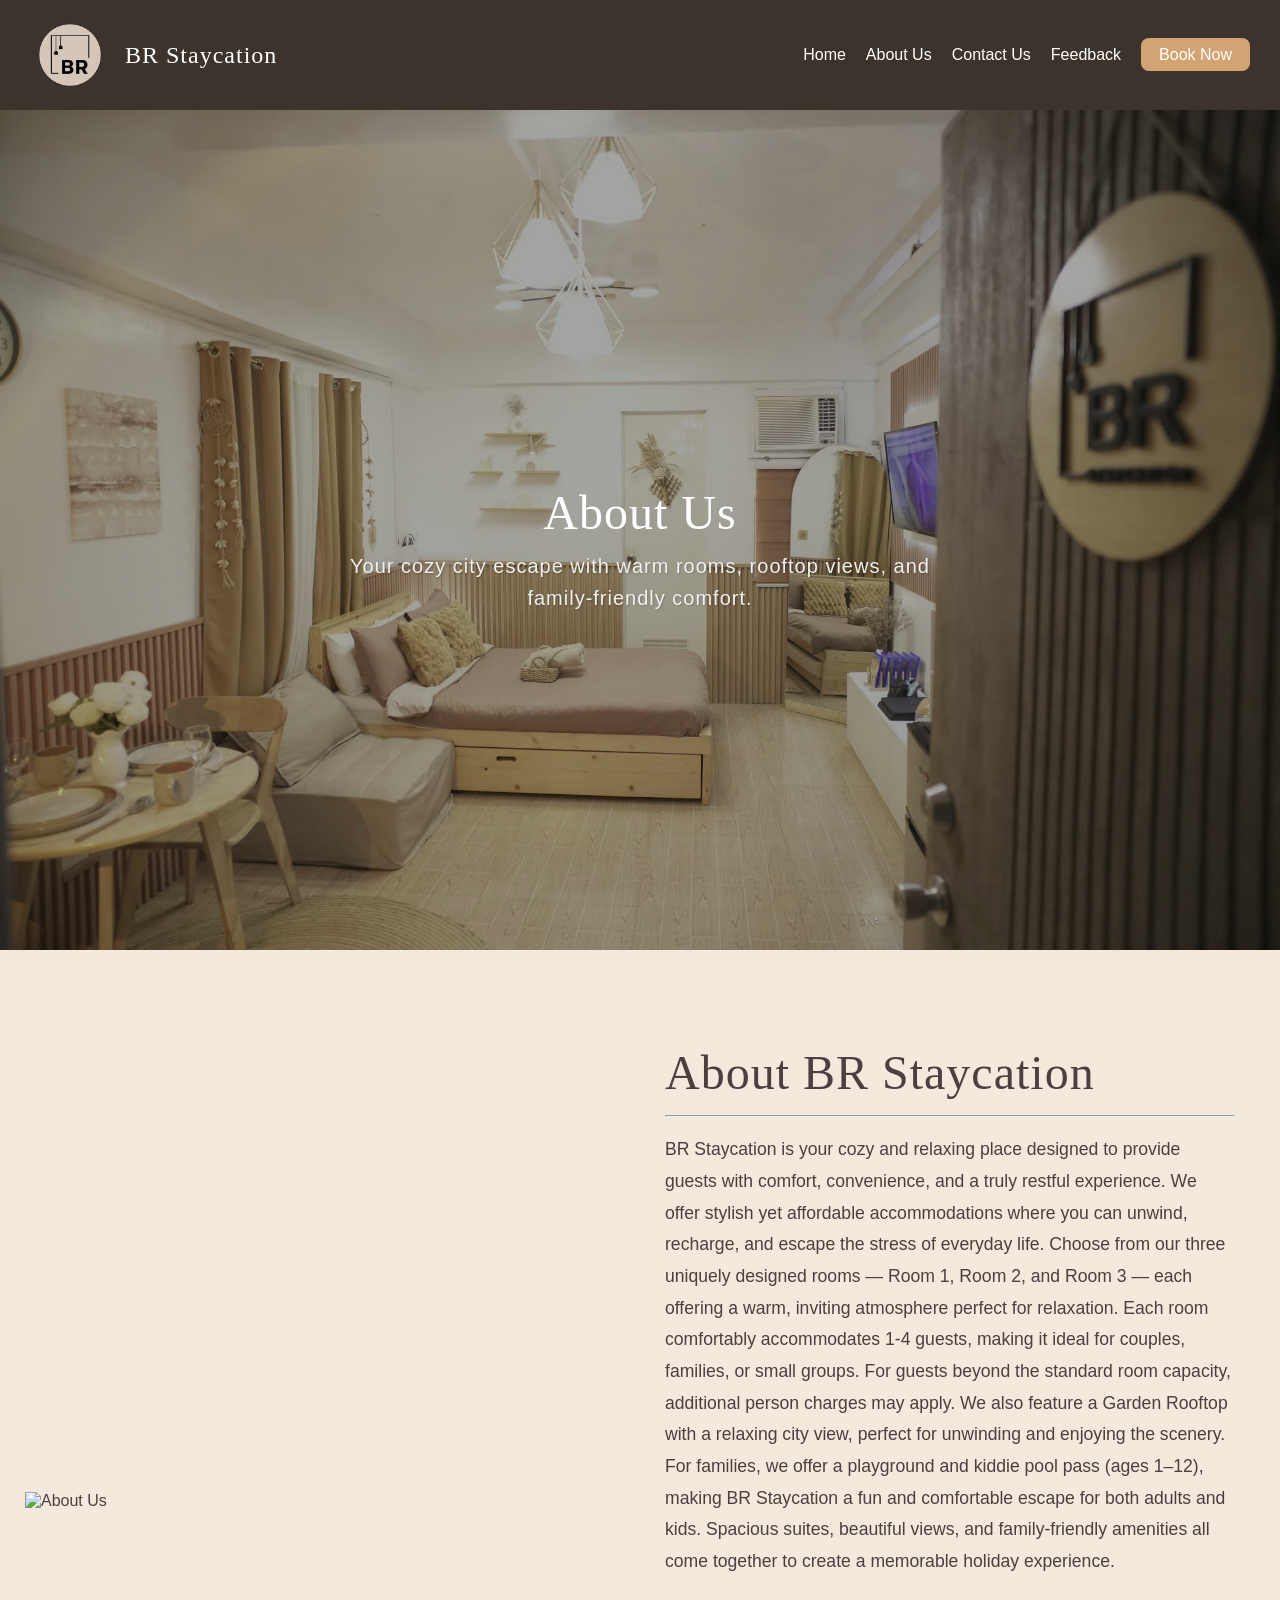
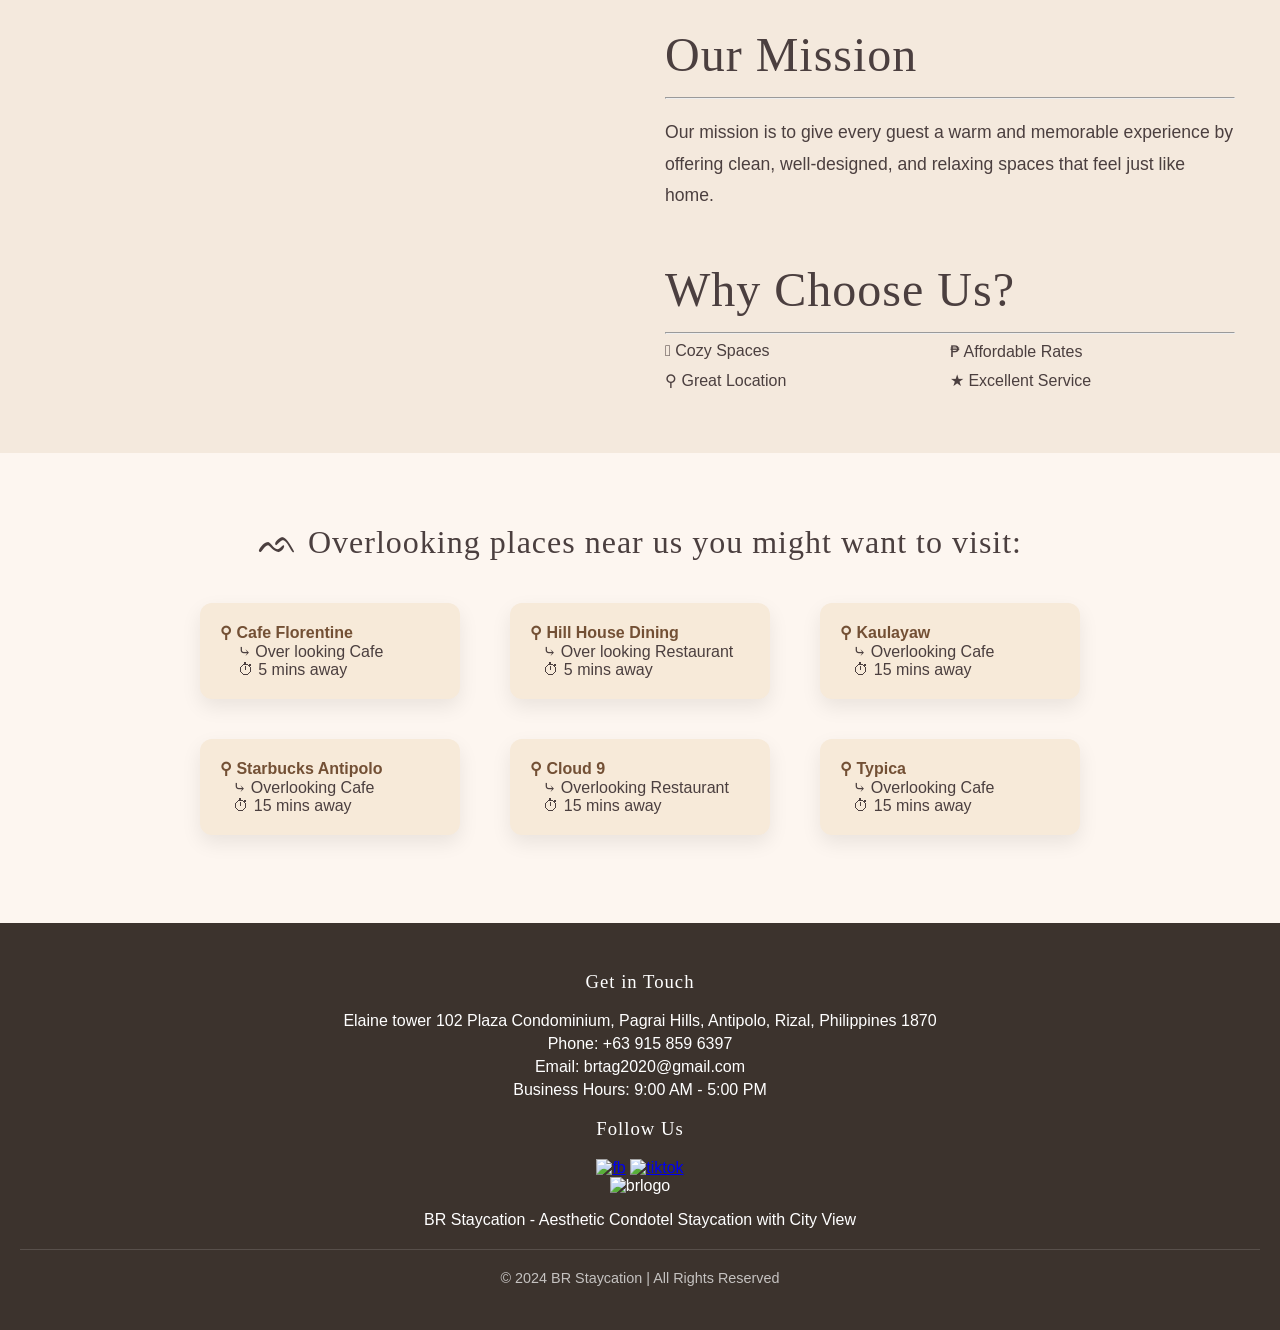
==== commit f86331e6: "Update about.html" ====
--- a/about.html
+++ b/about.html
@@ -32,15 +32,13 @@
     </nav>
 </header>
 
-<!-- HERO -->
-<section class="hero">
-    <div class="hero-content">
-        <h2>About Us</h2>
-        <p>Your Perfect Escape Awaits .𖠰 </p>
-
-        
-    </div>
-</section>
+    <!-- ===== ABOUT HERO ===== -->
+    <section class="hero about-hero">
+        <div class="hero-content">
+            <h2>About Us</h2>
+            <p>Your cozy city escape with warm rooms, rooftop views, and family-friendly comfort.</p>
+        </div>
+    </section>
 
     <!-- ===== ABOUT CONTENT - NEW LAYOUT ===== -->
     <section class="about-section">
@@ -48,7 +46,7 @@
 
         <!-- LEFT SIDE: IMAGE -->
         <div class="about-image">
-            <img src="BRlogo_aboutUs.jpg" alt="About Us">
+            <img src="aboutstaycation.jpg" alt="About Us">
            
         </div>
 
@@ -57,7 +55,9 @@
             <h2>About BR Staycation </h2>
             <hr>
             <p>
-                BR Staycation is a cozy and relaxing place designed to provide guests with a restful experience. We offer stylish and affordable accommodations where you can unwind and take a break from your busy life. Our staycation features three rooms: Room 1, Room 2, and Room 3. Each has its own unique style while maintaining a warm and comfortable atmosphere for every guest.
+                BR Staycation is your cozy and relaxing place designed to provide guests with comfort, convenience, and a truly restful experience. We offer stylish yet affordable accommodations where you can unwind, recharge, and escape the stress of everyday life. Choose from our three uniquely designed rooms — Room 1, Room 2, and Room 3 — each offering a warm, inviting atmosphere perfect for relaxation. Each room comfortably accommodates 1-4 guests, making it ideal for couples, families, or small groups. For guests beyond the standard room capacity, additional person charges may apply.
+We also feature a Garden Rooftop with a relaxing city view, perfect for unwinding and enjoying the scenery. For families, we offer a playground and kiddie pool pass (ages 1–12), making BR Staycation a fun and comfortable escape for both adults and kids. Spacious suites, beautiful views, and family-friendly amenities all come together to create a memorable holiday experience.
+
             </p>
 
 
@@ -132,18 +132,35 @@
         <br>
     </div>
 
+   
+
     <script src="script.js"></script>
+ <footer>
 
-   <footer>
-    <div class="footer-content">
-        <h3>BR Staycation</h3>
-        <p>Relax, Explore, and Enjoy Local Stays</p>
-        
+     <div class="footer-container">
+        <div class="footer-getintouch">
+            <h3>Get in Touch</h3>
         <div class="footer-contact">
-            <p>📞 +63 915 859 6397</p>
-            <p>✉️ brtag2020@gmail.com</p>
+            <p>Elaine tower 102 Plaza Condominium, Pagrai Hills, Antipolo, Rizal, Philippines 1870</p>
+            <p>Phone: +63 915 859 6397</p>
+            <p>Email: brtag2020@gmail.com</p>
+            <p>Business Hours: 9:00 AM - 5:00 PM </p>
         </div>
-    </div>
+       </div>
+       
+        <div class="footer-social">
+            <h3>Follow Us</h3>
+            <div class="footer-logo">
+            <a href="https://web.facebook.com/profile.php?id=61557942731692" target="_blank"><img src="fb-logo.png" alt="fb"></a>
+            <a href= "https://www.tiktok.com/@br.staycation" target="_blank"><img src="tiktok-logo.png" alt="tiktok"></a>
+            </div>
+        </div>
+
+        <div class="footer-brlogo">
+            <img src="brfooter.jpg" alt="brlogo">
+            <p>BR Staycation - Aesthetic Condotel Staycation with City View</p>
+        </div>
+    </div>  
 
     <p class="copyright">© 2024 BR Staycation | All Rights Reserved</p>
 </footer>
